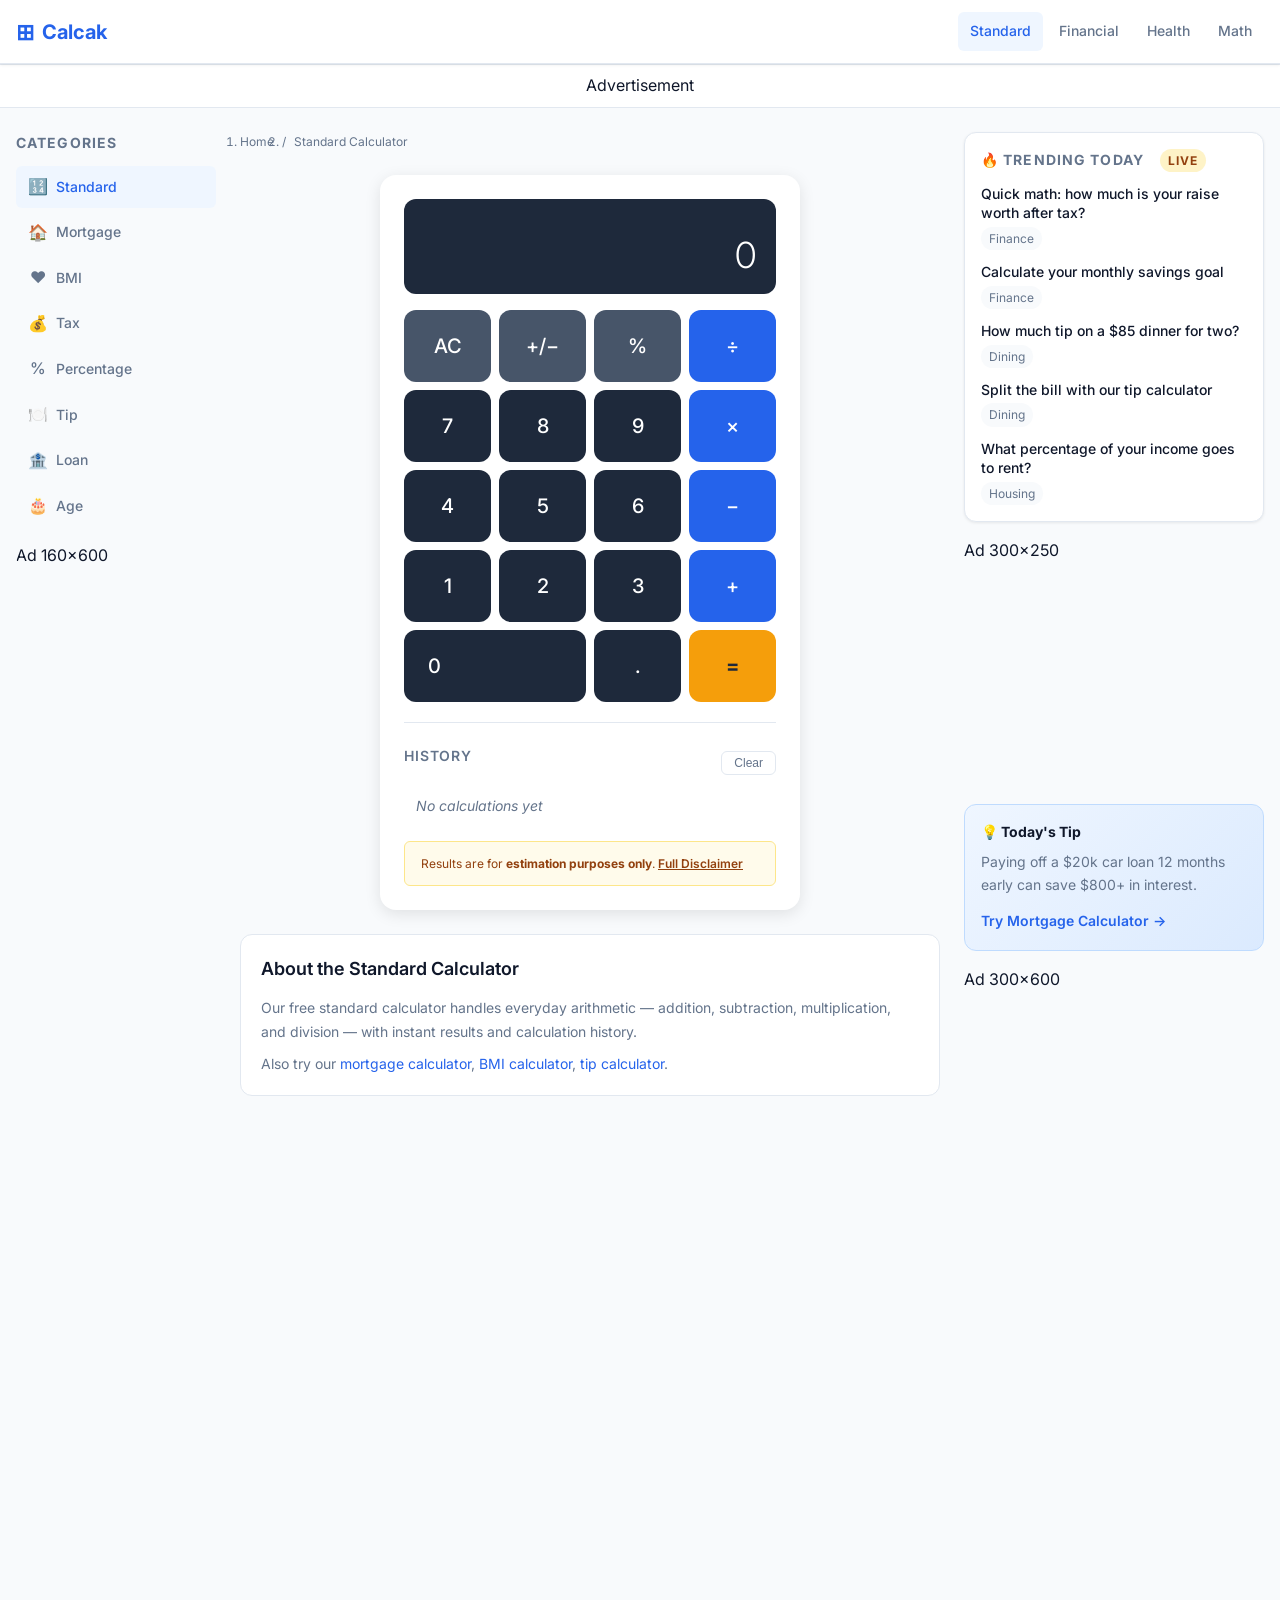
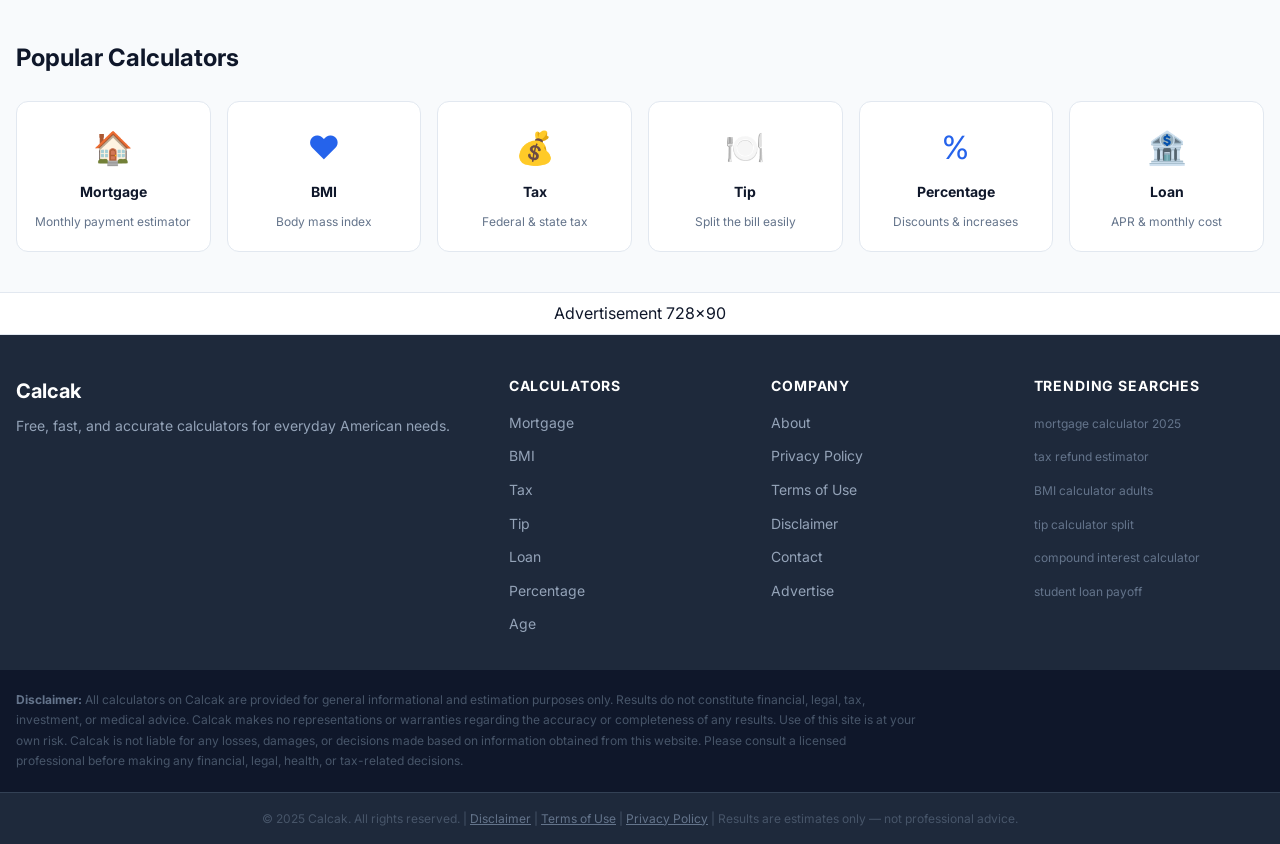
==== index.html @ 68cfca23 "Add Monetag in-page push ad tag" ====
<!DOCTYPE html>
<html lang="en">
<head>
  <script>(function(s){s.dataset.zone='10966911',s.src='https://nap5k.com/tag.min.js'})([document.documentElement, document.body].filter(Boolean).pop().appendChild(document.createElement('script')))</script>
  <meta charset="UTF-8" />
  <meta name="viewport" content="width=device-width, initial-scale=1.0" />
  <!-- SEO: Primary meta tags -->
  <title>Calcak – Free Online Calculator | Mortgage, BMI, Tax & More</title>
  <meta name="description" content="Free online calculators for mortgage, BMI, tax, percentage, and more. Fast, accurate, mobile-friendly. Trusted by millions of Americans." />
  <meta name="keywords" content="online calculator, mortgage calculator, BMI calculator, tax calculator, percentage calculator" />
  <link rel="canonical" href="https://www.calcak.com/" />
  <!-- Open Graph -->
  <meta property="og:title" content="Calcak – Free Online Calculators" />
  <meta property="og:description" content="Fast, accurate calculators for everyday American needs." />
  <meta property="og:type" content="website" />
  <meta property="og:url" content="https://www.calcak.com/" />
  <meta property="og:image" content="https://www.calcak.com/og-image.png" />
  <meta property="og:image:width" content="1200" />
  <meta property="og:image:height" content="630" />
  <!-- Twitter Card -->
  <meta name="twitter:card" content="summary_large_image" />
  <meta name="twitter:title" content="Calcak – Free Online Calculators" />
  <meta name="twitter:description" content="Fast, accurate calculators for everyday American needs." />
  <meta name="twitter:image" content="https://www.calcak.com/og-image.png" />
  <!-- Favicon -->
  <link rel="icon" type="image/svg+xml" href="favicon.svg" />
  <link rel="alternate icon" href="favicon.ico" />
  <link rel="apple-touch-icon" href="apple-touch-icon.png" />
  <!-- SEO: Structured data -->
  <script type="application/ld+json">
  [
    {
      "@context": "https://schema.org",
      "@type": "WebApplication",
      "name": "Calcak",
      "url": "https://www.calcak.com/",
      "description": "Free online calculators for mortgage, BMI, tax, percentage, tip, loan, and age.",
      "applicationCategory": "UtilityApplication",
      "operatingSystem": "Any",
      "offers": { "@type": "Offer", "price": "0", "priceCurrency": "USD" }
    },
    {
      "@context": "https://schema.org",
      "@type": "FAQPage",
      "mainEntity": [
        {
          "@type": "Question",
          "name": "How do I calculate my monthly mortgage payment?",
          "acceptedAnswer": { "@type": "Answer", "text": "Enter your home price, down payment, loan term, and interest rate into our free mortgage calculator to get your estimated monthly payment instantly." }
        },
        {
          "@type": "Question",
          "name": "What is a healthy BMI range?",
          "acceptedAnswer": { "@type": "Answer", "text": "According to CDC guidelines, a BMI between 18.5 and 24.9 is considered healthy for adults. Use our BMI calculator to find yours." }
        },
        {
          "@type": "Question",
          "name": "How much federal income tax will I owe in 2025?",
          "acceptedAnswer": { "@type": "Answer", "text": "Use our free 2025 tax calculator. Enter your gross income, filing status, and deductions to get an estimate based on current IRS tax brackets." }
        },
        {
          "@type": "Question",
          "name": "What is the standard tip percentage in the US?",
          "acceptedAnswer": { "@type": "Answer", "text": "The standard tip in the US is 18–20% for restaurant service. Use our tip calculator to split the bill among any number of people." }
        }
      ]
    }
  ]
  </script>
  <link rel="preconnect" href="https://fonts.googleapis.com" />
  <link href="https://fonts.googleapis.com/css2?family=Inter:wght@400;500;600;700&display=swap" rel="stylesheet" />
  <link rel="stylesheet" href="styles.css" />
  <link rel="preload" href="seo-config.json" as="fetch" crossorigin />
  <!-- Google Analytics 4 — replace G-XXXXXXXXXX with your Measurement ID -->
  <script async src="https://www.googletagmanager.com/gtag/js?id=G-XXXXXXXXXX"></script>
  <script>
    window.dataLayer = window.dataLayer || [];
    function gtag(){ dataLayer.push(arguments); }
    gtag('js', new Date());
    gtag('config', 'G-XXXXXXXXXX', { send_page_view: false });
  </script>
</head>
<body>

  <!-- ===== HEADER / NAV ===== -->
  <header class="site-header">
    <div class="container header-inner">
      <a href="/" class="logo" aria-label="Calcak Home">
        <span class="logo-icon">⊞</span>
        <span class="logo-text">Calcak</span>
      </a>
      <nav class="main-nav" aria-label="Main navigation">
        <ul>
          <li><a href="#standard" class="nav-calc active" data-calc="standard">Standard</a></li>
          <li class="has-dropdown">
            <a href="#" aria-haspopup="true" aria-expanded="false">Financial</a>
            <ul class="dropdown" role="menu">
              <li><a href="#mortgage" class="nav-calc" data-calc="mortgage" role="menuitem">Mortgage</a></li>
              <li><a href="#loan"     class="nav-calc" data-calc="loan"     role="menuitem">Loan</a></li>
              <li><a href="#tax"      class="nav-calc" data-calc="tax"      role="menuitem">Tax</a></li>
            </ul>
          </li>
          <li class="has-dropdown">
            <a href="#" aria-haspopup="true" aria-expanded="false">Health</a>
            <ul class="dropdown" role="menu">
              <li><a href="#bmi" class="nav-calc" data-calc="bmi" role="menuitem">BMI</a></li>
              <li><a href="#age" class="nav-calc" data-calc="age" role="menuitem">Age</a></li>
            </ul>
          </li>
          <li class="has-dropdown">
            <a href="#" aria-haspopup="true" aria-expanded="false">Math</a>
            <ul class="dropdown" role="menu">
              <li><a href="#percentage" class="nav-calc" data-calc="percentage" role="menuitem">Percentage</a></li>
              <li><a href="#tip"        class="nav-calc" data-calc="tip"        role="menuitem">Tip</a></li>
            </ul>
          </li>
        </ul>
      </nav>
      <button class="nav-toggle" aria-label="Open menu" aria-expanded="false">
        <span></span><span></span><span></span>
      </button>
    </div>
  </header>

  <!-- ===== AD BANNER TOP (728x90 leaderboard) ===== -->
  <!-- AD-SLOT: top-leaderboard | Size: 728x90 desktop / 320x50 mobile -->
  <div class="ad-banner ad-top" role="complementary" aria-label="Advertisement">
    <div class="ad-placeholder">
      <span>Advertisement</span>
      <!-- inject: Google AdSense / programmatic ad tag here -->
    </div>
  </div>

  <!-- ===== MAIN LAYOUT ===== -->
  <main class="main-layout container" id="main-content">

    <!-- LEFT SIDEBAR: Category Nav + Ad -->
    <aside class="sidebar-left" aria-label="Calculator categories">
      <div class="sidebar-section">
        <h2 class="sidebar-title">Categories</h2>
        <ul class="category-list">
          <li><a href="#" class="cat-item active" data-calc="standard">
            <span class="cat-icon">🔢</span> Standard
          </a></li>
          <li><a href="#" class="cat-item" data-calc="mortgage">
            <span class="cat-icon">🏠</span> Mortgage
          </a></li>
          <li><a href="#" class="cat-item" data-calc="bmi">
            <span class="cat-icon">❤️</span> BMI
          </a></li>
          <li><a href="#" class="cat-item" data-calc="tax">
            <span class="cat-icon">💰</span> Tax
          </a></li>
          <li><a href="#" class="cat-item" data-calc="percentage">
            <span class="cat-icon">%</span> Percentage
          </a></li>
          <li><a href="#" class="cat-item" data-calc="tip">
            <span class="cat-icon">🍽️</span> Tip
          </a></li>
          <li><a href="#" class="cat-item" data-calc="loan">
            <span class="cat-icon">🏦</span> Loan
          </a></li>
          <li><a href="#" class="cat-item" data-calc="age">
            <span class="cat-icon">🎂</span> Age
          </a></li>
        </ul>
      </div>
      <!-- AD-SLOT: sidebar-left | Size: 160x600 -->
      <div class="ad-sidebar ad-placeholder" role="complementary" aria-label="Advertisement">
        <span>Ad 160×600</span>
      </div>
    </aside>

    <!-- CENTER: Main Calculator + Results -->
    <section class="calc-main" aria-label="Calculator">

      <!-- Breadcrumb for SEO -->
      <nav class="breadcrumb" aria-label="Breadcrumb">
        <ol>
          <li><a href="/">Home</a></li>
          <li class="breadcrumb-current" aria-current="page">Standard Calculator</li>
        </ol>
      </nav>

      <!-- Calculator Container: dynamically populated by CalcRouter -->
      <div id="calc-container" role="region" aria-live="polite" aria-label="Calculator">
        <!-- CalcRouter.init() renders the active calculator here -->
      </div>

      <!-- SEO Content Block -->
      <!-- SEO-SLOT: dynamic keyword content injected here per calculator type -->
      <div class="seo-content-block">
        <h2>About the Standard Calculator</h2>
        <p>Our free standard calculator handles everyday arithmetic — addition, subtraction, multiplication, and division — with instant results. No sign-up required.</p>
        <p>Looking for more? Try our <a href="#">mortgage calculator</a>, <a href="#">BMI calculator</a>, or <a href="#">tip calculator</a> for specialized needs.</p>
      </div>
    </section>

    <!-- RIGHT SIDEBAR: Trending + Ad -->
    <aside class="sidebar-right" aria-label="Trending topics and ads">

      <!-- TRENDING / DYNAMIC CONTENT BLOCK -->
      <!-- DYNAMIC-SLOT: populated via JS fetch from /api/trending or CMS -->
      <div class="trending-block">
        <h2 class="sidebar-title">
          🔥 Trending Today
          <span class="trending-badge">Live</span>
        </h2>
        <ul class="trending-list" id="trending-list">
          <li class="trending-item">
            <a href="#">Mortgage rates hit 6.8% — recalculate your payment</a>
            <span class="trending-tag">Housing</span>
          </li>
          <li class="trending-item">
            <a href="#">2025 tax brackets updated — check your refund</a>
            <span class="trending-tag">Tax</span>
          </li>
          <li class="trending-item">
            <a href="#">Average US tip rate rises to 20% — use our tip calc</a>
            <span class="trending-tag">Lifestyle</span>
          </li>
          <li class="trending-item">
            <a href="#">Gas price calculator: how much is your commute costing?</a>
            <span class="trending-tag">Auto</span>
          </li>
          <li class="trending-item">
            <a href="#">Student loan forgiveness — recalculate your balance</a>
            <span class="trending-tag">Education</span>
          </li>
        </ul>
        <!-- DYNAMIC-SLOT: refresh interval 24h, source: trending API or editorial CMS -->
      </div>

      <!-- AD-SLOT: sidebar-right | Size: 300x250 medium rectangle -->
      <div class="ad-sidebar ad-300x250 ad-placeholder" role="complementary" aria-label="Advertisement">
        <span>Ad 300×250</span>
      </div>

      <!-- Today's Tip Block -->
      <!-- DYNAMIC-SLOT: daily tip, rotated via JS or CMS -->
      <div class="tip-block">
        <h3>💡 Today's Tip</h3>
        <p id="daily-tip">Did you know? Paying an extra $100/month on a $300k mortgage can save you over $30,000 in interest.</p>
        <a href="#mortgage" class="tip-cta nav-calc" data-calc="mortgage">Try Mortgage Calculator →</a>
      </div>

      <!-- AD-SLOT: sidebar-right-2 | Size: 300x600 half page -->
      <div class="ad-sidebar ad-300x600 ad-placeholder" role="complementary" aria-label="Advertisement">
        <span>Ad 300×600</span>
      </div>

    </aside>
  </main>

  <!-- ===== POPULAR CALCULATORS GRID ===== -->
  <section class="popular-section container" aria-label="Popular calculators">
    <h2 class="section-title">Popular Calculators</h2>
    <div class="popular-grid">
      <a href="#mortgage" class="popular-card" data-calc="mortgage">
        <span class="popular-icon">🏠</span>
        <span class="popular-name">Mortgage</span>
        <span class="popular-desc">Monthly payment estimator</span>
      </a>
      <a href="#bmi" class="popular-card" data-calc="bmi">
        <span class="popular-icon">❤️</span>
        <span class="popular-name">BMI</span>
        <span class="popular-desc">Body mass index</span>
      </a>
      <a href="#tax" class="popular-card" data-calc="tax">
        <span class="popular-icon">💰</span>
        <span class="popular-name">Tax</span>
        <span class="popular-desc">Federal & state tax</span>
      </a>
      <a href="#tip" class="popular-card" data-calc="tip">
        <span class="popular-icon">🍽️</span>
        <span class="popular-name">Tip</span>
        <span class="popular-desc">Split the bill easily</span>
      </a>
      <a href="#percentage" class="popular-card" data-calc="percentage">
        <span class="popular-icon">%</span>
        <span class="popular-name">Percentage</span>
        <span class="popular-desc">Discounts & increases</span>
      </a>
      <a href="#loan" class="popular-card" data-calc="loan">
        <span class="popular-icon">🏦</span>
        <span class="popular-name">Loan</span>
        <span class="popular-desc">APR & monthly cost</span>
      </a>
    </div>
  </section>

  <!-- ===== AD BANNER BOTTOM (728x90) ===== -->
  <!-- AD-SLOT: bottom-leaderboard | Size: 728x90 desktop / 320x50 mobile -->
  <div class="ad-banner ad-bottom ad-placeholder" role="complementary" aria-label="Advertisement">
    <span>Advertisement 728×90</span>
  </div>

  <!-- ===== FOOTER ===== -->
  <footer class="site-footer">
    <div class="container footer-inner">
      <div class="footer-brand">
        <span class="logo-text">Calcak</span>
        <p>Free, fast, and accurate calculators for everyday American needs.</p>
      </div>
      <nav class="footer-nav" aria-label="Footer navigation">
        <h4>Calculators</h4>
        <ul>
          <li><a href="#mortgage"   class="nav-calc" data-calc="mortgage">Mortgage</a></li>
          <li><a href="#bmi"        class="nav-calc" data-calc="bmi">BMI</a></li>
          <li><a href="#tax"        class="nav-calc" data-calc="tax">Tax</a></li>
          <li><a href="#tip"        class="nav-calc" data-calc="tip">Tip</a></li>
          <li><a href="#loan"       class="nav-calc" data-calc="loan">Loan</a></li>
          <li><a href="#percentage" class="nav-calc" data-calc="percentage">Percentage</a></li>
          <li><a href="#age"        class="nav-calc" data-calc="age">Age</a></li>
        </ul>
      </nav>
      <nav class="footer-nav" aria-label="Company links">
        <h4>Company</h4>
        <ul>
          <li><a href="#">About</a></li>
          <li><a href="privacy.html">Privacy Policy</a></li>
          <li><a href="terms.html">Terms of Use</a></li>
          <li><a href="disclaimer.html">Disclaimer</a></li>
          <li><a href="#">Contact</a></li>
          <li><a href="#">Advertise</a></li>
        </ul>
      </nav>
      <div class="footer-seo">
        <!-- SEO-SLOT: footer keyword links, updated monthly -->
        <h4>Trending Searches</h4>
        <ul class="footer-keywords" id="footer-keywords">
          <li><a href="#">mortgage calculator 2025</a></li>
          <li><a href="#">tax refund estimator</a></li>
          <li><a href="#">BMI calculator adults</a></li>
          <li><a href="#">tip calculator split</a></li>
        </ul>
      </div>
    </div>
    <div class="footer-disclaimer">
      <div class="container">
        <p><strong>Disclaimer:</strong> All calculators on Calcak are provided for general informational and estimation purposes only. Results do not constitute financial, legal, tax, investment, or medical advice. Calcak makes no representations or warranties regarding the accuracy or completeness of any results. Use of this site is at your own risk. Calcak is not liable for any losses, damages, or decisions made based on information obtained from this website. Please consult a licensed professional before making any financial, legal, health, or tax-related decisions.</p>
      </div>
    </div>
    <div class="footer-bottom">
      <p>© 2025 Calcak. All rights reserved. | <a href="disclaimer.html">Disclaimer</a> | <a href="terms.html">Terms of Use</a> | <a href="privacy.html">Privacy Policy</a> | Results are estimates only — not professional advice.</p>
    </div>
  </footer>

  <!-- Back to Top -->
  <button class="back-to-top" id="back-to-top" aria-label="Back to top" hidden>↑</button>

  <script src="calculators.js"></script>
  <script src="trending-data.js"></script>
  <script src="seo-engine.js"></script>
  <script src="app.js"></script>
  <script>
    if ('serviceWorker' in navigator) {
      navigator.serviceWorker.register('/sw.js');
    }
  </script>
</body>
</html>
---- styles.css ----
/* =============================================
   Calcak – Design System & Layout
   Breakpoints: 375 / 768 / 1024 / 1280
   ============================================= */

/* ---- Reset & Base ---- */
*, *::before, *::after { box-sizing: border-box; margin: 0; padding: 0; }

:root {
  /* Brand Colors */
  --color-primary:     #2563EB;
  --color-primary-dk:  #1D4ED8;
  --color-accent:      #F59E0B;
  --color-accent-dk:   #D97706;

  /* Neutrals */
  --color-bg:          #F8FAFC;
  --color-surface:     #FFFFFF;
  --color-border:      #E2E8F0;
  --color-text:        #0F172A;
  --color-text-muted:  #64748B;

  /* Calculator Keys */
  --key-num-bg:        #1E293B;
  --key-num-hover:     #334155;
  --key-fn-bg:         #475569;
  --key-fn-hover:      #64748B;
  --key-op-bg:         #2563EB;
  --key-op-hover:      #1D4ED8;
  --key-eq-bg:         #F59E0B;
  --key-eq-hover:      #D97706;
  --key-text:          #FFFFFF;

  /* Typography */
  --font-base:         'Inter', -apple-system, BlinkMacSystemFont, sans-serif;
  --text-xs:           0.75rem;
  --text-sm:           0.875rem;
  --text-base:         1rem;
  --text-lg:           1.125rem;
  --text-xl:           1.25rem;
  --text-2xl:          1.5rem;
  --text-3xl:          1.875rem;
  --text-4xl:          2.25rem;

  /* Spacing */
  --space-1: 0.25rem;
  --space-2: 0.5rem;
  --space-3: 0.75rem;
  --space-4: 1rem;
  --space-5: 1.25rem;
  --space-6: 1.5rem;
  --space-8: 2rem;
  --space-10: 2.5rem;
  --space-12: 3rem;

  /* Radius */
  --radius-sm:  6px;
  --radius-md:  12px;
  --radius-lg:  16px;
  --radius-xl:  24px;
  --radius-full: 9999px;

  /* Shadow */
  --shadow-sm:  0 1px 3px rgba(0,0,0,.08);
  --shadow-md:  0 4px 16px rgba(0,0,0,.10);
  --shadow-lg:  0 8px 32px rgba(0,0,0,.12);

  /* Layout */
  --header-h:   64px;
  --container:  1280px;
}

html { font-size: 16px; scroll-behavior: smooth; }

body {
  font-family: var(--font-base);
  background: var(--color-bg);
  color: var(--color-text);
  line-height: 1.6;
  -webkit-font-smoothing: antialiased;
}

a { color: var(--color-primary); text-decoration: none; }
a:hover { text-decoration: underline; }
ul { list-style: none; }

/* Accessibility */
.sr-only {
  position: absolute; width: 1px; height: 1px;
  padding: 0; margin: -1px; overflow: hidden;
  clip: rect(0,0,0,0); white-space: nowrap; border: 0;
}
:focus-visible {
  outline: 3px solid var(--color-primary);
  outline-offset: 2px;
  border-radius: var(--radius-sm);
}

/* ---- Container ---- */
.container {
  width: 100%;
  max-width: var(--container);
  margin: 0 auto;
  padding: 0 var(--space-4);
}

/* =============================================
   HEADER
   ============================================= */
.site-header {
  position: sticky;
  top: 0;
  z-index: 100;
  height: var(--header-h);
  background: var(--color-surface);
  border-bottom: 1px solid var(--color-border);
  box-shadow: var(--shadow-sm);
}

.header-inner {
  display: flex;
  align-items: center;
  justify-content: space-between;
  height: 100%;
  gap: var(--space-6);
}

.logo {
  display: flex;
  align-items: center;
  gap: var(--space-2);
  font-size: var(--text-xl);
  font-weight: 700;
  color: var(--color-text);
  text-decoration: none;
  white-space: nowrap;
}
.logo-icon { font-size: 1.4rem; color: var(--color-primary); }
.logo-text { color: var(--color-primary); }

.main-nav ul {
  display: flex;
  gap: var(--space-1);
  list-style: none;
  margin: 0; padding: 0;
}
.main-nav a {
  display: block;
  padding: var(--space-2) var(--space-3);
  font-size: var(--text-sm);
  font-weight: 500;
  color: var(--color-text-muted);
  border-radius: var(--radius-sm);
  transition: color .15s, background .15s;
}
.main-nav a:hover,
.main-nav a.active {
  color: var(--color-primary);
  background: #EFF6FF;
  text-decoration: none;
}

/* ---- Dropdown ---- */
.main-nav .has-dropdown {
  position: relative;
}
.main-nav .dropdown {
  display: none;
  position: absolute;
  top: calc(100% + 4px);
  left: 0;
  min-width: 160px;
  background: #fff;
  border: 1px solid var(--color-border);
  border-radius: var(--radius-md);
  box-shadow: 0 4px 16px rgba(0,0,0,.1);
  z-index: 200;
  flex-direction: column;
  gap: 0;
  padding: var(--space-1) 0;
}
.main-nav .has-dropdown:hover .dropdown,
.main-nav .has-dropdown.open .dropdown {
  display: flex;
}
.main-nav .dropdown li { list-style: none; }
.main-nav .dropdown a {
  border-radius: 0;
  padding: var(--space-2) var(--space-3);
  white-space: nowrap;
}


.nav-toggle {
  display: none;
  flex-direction: column;
  gap: 5px;
  background: none;
  border: none;
  cursor: pointer;
  padding: var(--space-2);
}
.nav-toggle span {
  display: block;
  width: 22px;
  height: 2px;
  background: var(--color-text);
  border-radius: 2px;
  transition: .2s;
}

/* =============================================
   AD BANNERS
   ============================================= */
.ad-banner {
  display: flex;
  justify-content: center;
  align-items: center;
  background: var(--color-surface);
  border-top: 1px solid var(--color-border);
  border-bottom: 1px solid var(--color-border);
  padding: var(--space-2) 0;
}
.ad-placeholder {
  display: flex;
  align-items: center;
  justify-content: center;
  background: #F1F5F9;
  border: 1px dashed #CBD5E1;
  border-radius: var(--radius-sm);
  color: var(--color-text-muted);
  font-size: var(--text-xs);
  font-weight: 500;
  letter-spacing: .05em;
  text-transform: uppercase;
}
.ad-top .ad-placeholder,
.ad-bottom .ad-placeholder { width: 728px; height: 90px; }
.ad-sidebar { width: 100%; border-radius: var(--radius-md); overflow: hidden; }
.ad-300x250 { height: 250px; }
.ad-300x600 { height: 600px; }

/* =============================================
   MAIN 3-COLUMN LAYOUT
   ============================================= */
.main-layout {
  display: grid;
  grid-template-columns: 200px 1fr 300px;
  gap: var(--space-6);
  padding-top: var(--space-6);
  padding-bottom: var(--space-8);
  align-items: start;
}

/* =============================================
   LEFT SIDEBAR
   ============================================= */
.sidebar-left {
  display: flex;
  flex-direction: column;
  gap: var(--space-4);
  position: sticky;
  top: calc(var(--header-h) + var(--space-4));
}

.sidebar-title {
  font-size: var(--text-sm);
  font-weight: 700;
  text-transform: uppercase;
  letter-spacing: .08em;
  color: var(--color-text-muted);
  margin-bottom: var(--space-3);
  display: flex;
  align-items: center;
  gap: var(--space-2);
}

.category-list { display: flex; flex-direction: column; gap: var(--space-1); }
.cat-item {
  display: flex;
  align-items: center;
  gap: var(--space-2);
  padding: var(--space-2) var(--space-3);
  border-radius: var(--radius-sm);
  font-size: var(--text-sm);
  font-weight: 500;
  color: var(--color-text-muted);
  transition: background .15s, color .15s;
}
.cat-item:hover,
.cat-item.active {
  background: #EFF6FF;
  color: var(--color-primary);
  text-decoration: none;
}
.cat-icon { font-size: 1rem; width: 20px; text-align: center; }

/* =============================================
   CENTER: CALCULATOR
   ============================================= */
.calc-main {
  display: flex;
  flex-direction: column;
  gap: var(--space-6);
  min-width: 0;
}

.breadcrumb ol {
  display: flex;
  gap: var(--space-2);
  font-size: var(--text-xs);
  color: var(--color-text-muted);
  align-items: center;
}
.breadcrumb li + li::before { content: '/'; margin-right: var(--space-2); }
.breadcrumb a { color: var(--color-text-muted); }
.breadcrumb a:hover { color: var(--color-primary); }

.calc-card {
  background: var(--color-surface);
  border-radius: var(--radius-lg);
  box-shadow: var(--shadow-md);
  padding: var(--space-6);
  max-width: 420px;
  margin: 0 auto;
  width: 100%;
}

.calc-title {
  font-size: var(--text-xl);
  font-weight: 700;
  margin-bottom: var(--space-4);
  color: var(--color-text);
}

/* Display */
.calc-display {
  background: var(--key-num-bg);
  border-radius: var(--radius-md);
  padding: var(--space-4) var(--space-5);
  margin-bottom: var(--space-4);
  text-align: right;
  min-height: 90px;
  display: flex;
  flex-direction: column;
  justify-content: flex-end;
}
.calc-expression {
  font-size: var(--text-sm);
  color: #94A3B8;
  min-height: 1.4em;
  word-break: break-all;
}
.calc-result {
  font-size: var(--text-4xl);
  font-weight: 300;
  color: #FFFFFF;
  word-break: break-all;
  line-height: 1.2;
}

/* Keypad */
.calc-keypad {
  display: grid;
  grid-template-columns: repeat(4, 1fr);
  gap: var(--space-2);
}

.btn {
  border: none;
  border-radius: var(--radius-md);
  font-family: var(--font-base);
  font-size: var(--text-xl);
  font-weight: 500;
  cursor: pointer;
  padding: 0;
  height: 72px;
  display: flex;
  align-items: center;
  justify-content: center;
  transition: filter .1s, transform .08s;
  color: var(--key-text);
  -webkit-tap-highlight-color: transparent;
}
.btn:active { transform: scale(.94); filter: brightness(.85); }

.btn-num  { background: var(--key-num-bg); }
.btn-num:hover  { background: var(--key-num-hover); }
.btn-fn   { background: var(--key-fn-bg); }
.btn-fn:hover   { background: var(--key-fn-hover); }
.btn-op   { background: var(--key-op-bg); }
.btn-op:hover   { background: var(--key-op-hover); }
.btn-eq   { background: var(--key-eq-bg); color: #1E293B; font-weight: 700; }
.btn-eq:hover   { background: var(--key-eq-hover); }
.btn-zero { grid-column: span 2; justify-content: flex-start; padding-left: var(--space-6); }

/* History */
.calc-history {
  margin-top: var(--space-5);
  border-top: 1px solid var(--color-border);
  padding-top: var(--space-4);
}
.calc-history h3 {
  display: flex;
  align-items: center;
  justify-content: space-between;
  font-size: var(--text-sm);
  font-weight: 600;
  color: var(--color-text-muted);
  margin-bottom: var(--space-3);
  text-transform: uppercase;
  letter-spacing: .06em;
}
.history-list { display: flex; flex-direction: column; gap: var(--space-2); }
.history-list li {
  font-size: var(--text-sm);
  color: var(--color-text-muted);
  padding: var(--space-2) var(--space-3);
  background: var(--color-bg);
  border-radius: var(--radius-sm);
  cursor: pointer;
  transition: background .15s;
}
.history-list li:hover { background: #EFF6FF; color: var(--color-primary); }
.history-empty { font-style: italic; background: none !important; cursor: default !important; }
.btn-clear-history {
  margin-top: var(--space-3);
  background: none;
  border: 1px solid var(--color-border);
  border-radius: var(--radius-sm);
  padding: var(--space-1) var(--space-3);
  font-size: var(--text-xs);
  color: var(--color-text-muted);
  cursor: pointer;
  transition: border-color .15s, color .15s;
}
.btn-clear-history:hover { border-color: var(--color-primary); color: var(--color-primary); }

/* ---- Inline Calculator Disclaimer ---- */
.calc-disclaimer {
  margin-top: var(--space-4);
  padding: var(--space-3) var(--space-4);
  background: #FFFBEB;
  border: 1px solid #FDE68A;
  border-radius: var(--radius-sm);
  font-size: var(--text-xs);
  color: #92400E;
  line-height: 1.6;
}
.calc-disclaimer a {
  color: #92400E;
  font-weight: 600;
  text-decoration: underline;
}
.calc-disclaimer a:hover { color: var(--color-primary); }

/* ---- Footer Disclaimer Block ---- */
.footer-disclaimer {
  background: #1a2332;
  border-top: 1px solid #334155;
  padding: var(--space-5) 0;
}
.footer-disclaimer p {
  font-size: var(--text-xs);
  color: #64748B;
  line-height: 1.7;
  max-width: 900px;
}
.footer-bottom a {
  color: #64748B;
  text-decoration: underline;
}
.footer-bottom a:hover { color: #94A3B8; }

/* ---- Legal Pages (disclaimer.html, terms.html, privacy.html) ---- */
.legal-page { max-width: 800px; margin: var(--space-10) auto; padding: 0 var(--space-4) var(--space-12); }
.legal-page h1 { font-size: var(--text-3xl); font-weight: 700; margin-bottom: var(--space-2); }
.legal-page .legal-meta { font-size: var(--text-sm); color: var(--color-text-muted); margin-bottom: var(--space-8); }
.legal-page h2 { font-size: var(--text-xl); font-weight: 600; margin: var(--space-8) 0 var(--space-3); }
.legal-page p, .legal-page li {
  font-size: var(--text-base);
  color: var(--color-text-muted);
  line-height: 1.8;
  margin-bottom: var(--space-3);
}
.legal-page ul { list-style: disc; padding-left: var(--space-6); }
.legal-page a { color: var(--color-primary); }

/* SEO Content Block */
.seo-content-block {
  background: var(--color-surface);
  border-radius: var(--radius-md);
  padding: var(--space-5);
  border: 1px solid var(--color-border);
}
.seo-content-block h2 {
  font-size: var(--text-lg);
  font-weight: 600;
  margin-bottom: var(--space-3);
}
.seo-content-block p {
  font-size: var(--text-sm);
  color: var(--color-text-muted);
  line-height: 1.7;
  margin-bottom: var(--space-2);
}
.seo-content-block p:last-child { margin-bottom: 0; }

/* =============================================
   RIGHT SIDEBAR
   ============================================= */
.sidebar-right {
  display: flex;
  flex-direction: column;
  gap: var(--space-4);
  position: sticky;
  top: calc(var(--header-h) + var(--space-4));
}

.trending-block {
  background: var(--color-surface);
  border-radius: var(--radius-md);
  padding: var(--space-4);
  border: 1px solid var(--color-border);
  box-shadow: var(--shadow-sm);
}
.trending-badge {
  display: inline-block;
  background: #FEF3C7;
  color: #92400E;
  font-size: var(--text-xs);
  font-weight: 700;
  padding: 2px 8px;
  border-radius: var(--radius-full);
  margin-left: var(--space-2);
  vertical-align: middle;
}
.trending-list { display: flex; flex-direction: column; gap: var(--space-3); }
.trending-item { display: flex; flex-direction: column; gap: var(--space-1); }
.trending-item a {
  font-size: var(--text-sm);
  font-weight: 500;
  color: var(--color-text);
  line-height: 1.4;
}
.trending-item a:hover { color: var(--color-primary); }
.trending-tag {
  font-size: var(--text-xs);
  color: var(--color-text-muted);
  background: var(--color-bg);
  padding: 2px 8px;
  border-radius: var(--radius-full);
  align-self: flex-start;
}

.tip-block {
  background: linear-gradient(135deg, #EFF6FF 0%, #DBEAFE 100%);
  border-radius: var(--radius-md);
  padding: var(--space-4);
  border: 1px solid #BFDBFE;
}
.tip-block h3 { font-size: var(--text-sm); font-weight: 700; margin-bottom: var(--space-2); }
.tip-block p { font-size: var(--text-sm); color: var(--color-text-muted); line-height: 1.6; margin-bottom: var(--space-3); }
.tip-cta {
  font-size: var(--text-sm);
  font-weight: 600;
  color: var(--color-primary);
}
.tip-cta:hover { text-decoration: underline; }

/* =============================================
   POPULAR CALCULATORS GRID
   ============================================= */
.popular-section {
  padding: var(--space-10) var(--space-4);
}
.section-title {
  font-size: var(--text-2xl);
  font-weight: 700;
  margin-bottom: var(--space-6);
}
.popular-grid {
  display: grid;
  grid-template-columns: repeat(6, 1fr);
  gap: var(--space-4);
}
.popular-card {
  display: flex;
  flex-direction: column;
  align-items: center;
  gap: var(--space-2);
  padding: var(--space-5) var(--space-4);
  background: var(--color-surface);
  border-radius: var(--radius-md);
  border: 1px solid var(--color-border);
  text-align: center;
  transition: box-shadow .2s, transform .2s, border-color .2s;
  text-decoration: none;
}
.popular-card:hover {
  box-shadow: var(--shadow-md);
  transform: translateY(-2px);
  border-color: var(--color-primary);
  text-decoration: none;
}
.popular-icon { font-size: 2rem; }
.popular-name { font-size: var(--text-sm); font-weight: 700; color: var(--color-text); }
.popular-desc { font-size: var(--text-xs); color: var(--color-text-muted); }

/* =============================================
   FOOTER
   ============================================= */
.site-footer {
  background: var(--key-num-bg);
  color: #94A3B8;
  padding-top: var(--space-10);
}
.footer-inner {
  display: grid;
  grid-template-columns: 2fr 1fr 1fr 1fr;
  gap: var(--space-8);
  padding-bottom: var(--space-8);
}
.footer-brand .logo-text {
  font-size: var(--text-xl);
  font-weight: 700;
  color: #FFFFFF;
  display: block;
  margin-bottom: var(--space-2);
}
.footer-brand p { font-size: var(--text-sm); line-height: 1.6; }
.footer-nav h4 {
  font-size: var(--text-sm);
  font-weight: 700;
  color: #FFFFFF;
  margin-bottom: var(--space-3);
  text-transform: uppercase;
  letter-spacing: .06em;
}
.footer-nav ul { display: flex; flex-direction: column; gap: var(--space-2); }
.footer-nav a { font-size: var(--text-sm); color: #94A3B8; }
.footer-nav a:hover { color: #FFFFFF; text-decoration: none; }
.footer-seo h4 {
  font-size: var(--text-sm);
  font-weight: 700;
  color: #FFFFFF;
  margin-bottom: var(--space-3);
  text-transform: uppercase;
  letter-spacing: .06em;
}
.footer-keywords { display: flex; flex-direction: column; gap: var(--space-2); }
.footer-keywords a { font-size: var(--text-xs); color: #64748B; }
.footer-keywords a:hover { color: #94A3B8; text-decoration: none; }

/* =============================================
   LEGAL PAGES (disclaimer / terms / privacy)
   ============================================= */
.legal-page {
  max-width: 800px;
  margin: var(--space-10) auto;
  padding: 0 var(--space-4) var(--space-12);
}
.legal-page h1 {
  font-size: var(--text-3xl);
  font-weight: 700;
  margin-bottom: var(--space-2);
  color: var(--color-text);
}
.legal-meta {
  font-size: var(--text-sm);
  color: var(--color-text-muted);
  margin-bottom: var(--space-8);
  padding-bottom: var(--space-4);
  border-bottom: 1px solid var(--color-border);
}
.legal-page h2 {
  font-size: var(--text-lg);
  font-weight: 600;
  margin: var(--space-8) 0 var(--space-3);
  color: var(--color-text);
}
.legal-page p {
  font-size: var(--text-base);
  color: var(--color-text-muted);
  line-height: 1.8;
  margin-bottom: var(--space-3);
}
.legal-page ul {
  list-style: disc;
  padding-left: var(--space-6);
  margin-bottom: var(--space-4);
  display: flex;
  flex-direction: column;
  gap: var(--space-2);
}
.legal-page li {
  font-size: var(--text-base);
  color: var(--color-text-muted);
  line-height: 1.7;
}
.legal-page a { color: var(--color-primary); }
.legal-page a:hover { text-decoration: underline; }

/* Inline calculator disclaimer */
.calc-disclaimer {
  margin-top: var(--space-4);
  padding: var(--space-3) var(--space-4);
  background: #FFFBEB;
  border: 1px solid #FDE68A;
  border-radius: var(--radius-sm);
  font-size: var(--text-xs);
  color: #92400E;
  line-height: 1.6;
}
.calc-disclaimer a {
  color: #92400E;
  font-weight: 600;
  text-decoration: underline;
}

/* Footer disclaimer block */
.footer-disclaimer {
  background: #0F172A;
  border-top: 1px solid #1E293B;
  padding: var(--space-5) 0;
}
.footer-disclaimer p {
  font-size: var(--text-xs);
  color: #475569;
  line-height: 1.7;
  max-width: 900px;
}
.footer-disclaimer strong { color: #64748B; }

.footer-bottom {
  border-top: 1px solid #334155;
  padding: var(--space-4) 0;
  text-align: center;
  font-size: var(--text-xs);
  color: #475569;
}
.footer-bottom a { color: #64748B; }
.footer-bottom a:hover { color: #94A3B8; }

/* ---- Legal Pages (disclaimer / terms / privacy) ---- */
.legal-page {
  max-width: 800px;
  margin: var(--space-10) auto;
  padding: 0 var(--space-4) var(--space-12);
}
.legal-page h1 {
  font-size: var(--text-3xl);
  font-weight: 700;
  margin-bottom: var(--space-2);
  color: var(--color-text);
}
.legal-meta {
  font-size: var(--text-sm);
  color: var(--color-text-muted);
  margin-bottom: var(--space-8);
  padding-bottom: var(--space-4);
  border-bottom: 1px solid var(--color-border);
}
.legal-page h2 {
  font-size: var(--text-xl);
  font-weight: 600;
  margin: var(--space-8) 0 var(--space-3);
  color: var(--color-text);
}
.legal-page p {
  font-size: var(--text-base);
  color: var(--color-text-muted);
  line-height: 1.8;
  margin-bottom: var(--space-3);
}
.legal-page ul {
  list-style: disc;
  padding-left: var(--space-6);
  margin-bottom: var(--space-4);
  display: flex;
  flex-direction: column;
  gap: var(--space-2);
}
.legal-page li {
  font-size: var(--text-base);
  color: var(--color-text-muted);
  line-height: 1.7;
}
.legal-page a { color: var(--color-primary); }
.legal-page a:hover { text-decoration: underline; }

/* =============================================
   FORM CALCULATORS
   ============================================= */

/* Container transition */
#calc-container {
  transition: opacity 0.15s ease;
}

/* Form card header */
.calc-form-card { padding: var(--space-6); }
.calc-form-header {
  display: flex;
  align-items: center;
  gap: var(--space-3);
  margin-bottom: var(--space-5);
}
.calc-form-icon { font-size: 1.75rem; line-height: 1; }
.calc-form-card .calc-title {
  font-size: var(--text-xl);
  font-weight: 700;
  color: var(--color-text);
  margin: 0;
}

/* Form layout */
.calc-form {
  display: flex;
  flex-direction: column;
  gap: var(--space-4);
}
.form-field {
  display: flex;
  flex-direction: column;
  gap: var(--space-1);
}
.field-label {
  font-size: var(--text-sm);
  font-weight: 600;
  color: var(--color-text);
}
.field-hint {
  font-size: var(--text-xs);
  color: var(--color-text-muted);
  margin: 0;
}

/* Inputs */
.calc-input {
  width: 100%;
  padding: var(--space-3) var(--space-3);
  background: var(--color-bg);
  border: 1.5px solid var(--color-border);
  border-radius: var(--radius-sm);
  font-size: var(--text-base);
  color: var(--color-text);
  font-family: var(--font-base);
  transition: border-color 0.15s, box-shadow 0.15s;
  box-sizing: border-box;
}
.calc-input:focus {
  outline: none;
  border-color: var(--color-primary);
  box-shadow: 0 0 0 3px rgba(37,99,235,0.15);
}
.calc-input::placeholder { color: #94A3B8; }

/* Radio group */
.radio-group {
  display: flex;
  gap: var(--space-4);
  flex-wrap: wrap;
}
.radio-label {
  display: flex;
  align-items: center;
  gap: var(--space-2);
  font-size: var(--text-sm);
  color: var(--color-text);
  cursor: pointer;
}
.radio-label input[type=radio] { accent-color: var(--color-primary); }

/* Range slider */
.range-wrapper {
  display: flex;
  align-items: center;
  gap: var(--space-3);
}
.calc-range {
  flex: 1;
  accent-color: var(--color-primary);
  height: 4px;
  cursor: pointer;
}
.range-output {
  min-width: 3rem;
  text-align: right;
  font-size: var(--text-sm);
  font-weight: 700;
  color: var(--color-primary);
}

/* Calculate button */
.btn-calculate {
  width: 100%;
  padding: var(--space-3) var(--space-4);
  background: var(--key-eq-bg);
  color: #fff;
  border: none;
  border-radius: var(--radius-sm);
  font-size: var(--text-base);
  font-weight: 700;
  cursor: pointer;
  transition: filter 0.15s, transform 0.1s;
  margin-top: var(--space-2);
}
.btn-calculate:hover  { filter: brightness(1.1); }
.btn-calculate:active { transform: scale(0.98); }

/* Result block */
.calc-form-result {
  margin-top: var(--space-4);
  padding: var(--space-4);
  background: #F0FDF4;
  border: 1.5px solid #86EFAC;
  border-radius: var(--radius-sm);
  animation: fadeInUp 0.2s ease;
}
@keyframes fadeInUp {
  from { opacity: 0; transform: translateY(6px); }
  to   { opacity: 1; transform: translateY(0); }
}
.result-grid {
  display: grid;
  grid-template-columns: 1fr 1fr;
  gap: var(--space-3);
}
.result-grid-single { grid-template-columns: 1fr; }
.result-item {
  display: flex;
  flex-direction: column;
  gap: 2px;
}
.result-label {
  font-size: var(--text-xs);
  color: #166534;
  font-weight: 600;
  text-transform: uppercase;
  letter-spacing: 0.04em;
}
.result-value {
  font-size: var(--text-xl);
  font-weight: 700;
  color: #15803D;
  font-variant-numeric: tabular-nums;
}
.result-large { font-size: var(--text-2xl); }
.result-note {
  margin: var(--space-3) 0 0;
  font-size: var(--text-xs);
  color: #166534;
  opacity: 0.8;
}
.result-error {
  color: #DC2626;
  font-size: var(--text-sm);
  font-weight: 600;
  margin: 0;
}

/* BMI category colors */
.bmi-under  { color: #3B82F6 !important; }
.bmi-normal { color: #10B981 !important; }
.bmi-over   { color: #F59E0B !important; }
.bmi-obese  { color: #EF4444 !important; }

/* BMI visual scale */
.bmi-scale { margin-top: var(--space-4); }
.bmi-scale-bar {
  position: relative;
  display: flex;
  height: 12px;
  border-radius: var(--radius-full);
  overflow: visible;
  margin-bottom: var(--space-1);
}
.bmi-scale-seg { display: block; height: 100%; }
.bmi-scale-seg:first-child { border-radius: var(--radius-full) 0 0 var(--radius-full); }
.bmi-scale-seg:last-child  { border-radius: 0 var(--radius-full) var(--radius-full) 0; }
.bmi-under-bg  { background: #93C5FD; }
.bmi-normal-bg { background: #6EE7B7; }
.bmi-over-bg   { background: #FCD34D; }
.bmi-obese-bg  { background: #FCA5A5; }
.bmi-scale-marker {
  position: absolute;
  top: 50%;
  transform: translate(-50%, -50%);
  width: 16px;
  height: 16px;
  background: #fff;
  border: 3px solid #1E293B;
  border-radius: 50%;
  box-shadow: 0 1px 4px rgba(0,0,0,.2);
  z-index: 2;
}
.bmi-scale-labels {
  display: flex;
  justify-content: space-between;
  font-size: var(--text-xs);
  color: var(--color-text-muted);
  margin-bottom: 2px;
}
.bmi-scale-cats {
  display: flex;
  font-size: 10px;
  color: var(--color-text-muted);
  font-weight: 600;
  text-transform: uppercase;
  letter-spacing: .03em;
}
.bmi-scale-cats span { text-align: center; }

/* =============================================
   RESPONSIVE – Tablet (≤1024px)
   ============================================= */
@media (max-width: 1024px) {
  .main-layout {
    grid-template-columns: 1fr 280px;
    grid-template-areas:
      "calc sidebar-right"
      "calc sidebar-right";
  }
  .sidebar-left { display: none; }
  .popular-grid { grid-template-columns: repeat(3, 1fr); }
  .footer-inner { grid-template-columns: 1fr 1fr; gap: var(--space-6); }
  .ad-top .ad-placeholder,
  .ad-bottom .ad-placeholder { width: 100%; max-width: 728px; }
}

/* =============================================
   RESPONSIVE – Mobile (≤768px)
   ============================================= */
@media (max-width: 768px) {
  :root { --header-h: 56px; }

  .main-nav { display: none; }
  .nav-toggle { display: flex; }

  /* Mobile nav open state */
  .main-nav.nav-open {
    display: flex;
    flex-direction: column;
    position: absolute;
    top: var(--header-h);
    left: 0;
    right: 0;
    background: var(--color-surface);
    border-bottom: 1px solid var(--color-border);
    padding: var(--space-4);
    z-index: 100;
    box-shadow: 0 4px 12px rgba(0,0,0,.12);
  }
  .main-nav.nav-open ul {
    flex-direction: column;
    gap: 0;
  }
  .main-nav.nav-open > ul > li { border-bottom: 1px solid var(--color-border); }
  .main-nav.nav-open > ul > li:last-child { border-bottom: none; }
  .main-nav.nav-open a { padding: var(--space-3) 0; display: block; }
  .main-nav.nav-open .dropdown {
    position: static;
    opacity: 1;
    visibility: visible;
    transform: none;
    box-shadow: none;
    border: none;
    padding: 0 0 var(--space-2) var(--space-4);
    background: transparent;
  }
  .main-nav.nav-open .has-dropdown.open .dropdown { display: block; }
  .main-nav.nav-open .dropdown a { padding: var(--space-2) 0; font-size: var(--text-sm); }

  .main-layout {
    grid-template-columns: 1fr;
    grid-template-areas: "calc" "sidebar-right";
    padding-top: var(--space-4);
    gap: var(--space-4);
  }
  .sidebar-right { position: static; }
  .ad-300x600 { display: none; }

  .calc-card { max-width: 100%; padding: var(--space-4); }
  .btn { height: 60px; font-size: var(--text-lg); }

  .popular-grid { grid-template-columns: repeat(2, 1fr); }
  .section-title { font-size: var(--text-xl); }

  .footer-inner { grid-template-columns: 1fr; gap: var(--space-5); }

  .ad-top .ad-placeholder,
  .ad-bottom .ad-placeholder { width: 320px; height: 50px; }
}

/* =============================================
   RESPONSIVE – Small Mobile (≤375px)
   ============================================= */
@media (max-width: 375px) {
  .btn { height: 52px; font-size: var(--text-base); border-radius: var(--radius-sm); }
  .calc-result { font-size: var(--text-3xl); }
  .popular-grid { grid-template-columns: repeat(2, 1fr); gap: var(--space-3); }
}

/* Share button */
.btn-share {
  margin-left: auto;
  background: none;
  border: 1px solid var(--color-border);
  border-radius: var(--radius-sm);
  padding: var(--space-1) var(--space-3);
  font-size: var(--text-xs);
  font-weight: 600;
  color: var(--color-text-muted);
  cursor: pointer;
  transition: border-color .15s, color .15s;
  white-space: nowrap;
}
.btn-share:hover { border-color: var(--color-primary); color: var(--color-primary); }

/* Inline field validation */
.calc-input.input-error {
  border-color: #EF4444;
  box-shadow: 0 0 0 3px rgba(239,68,68,0.15);
}
.field-error {
  font-size: var(--text-xs);
  color: #DC2626;
  margin: var(--space-1) 0 0;
}

/* Copy result button */
.btn-copy-result {
  display: block;
  margin-top: var(--space-3);
  margin-left: auto;
  background: none;
  border: 1px solid #86EFAC;
  border-radius: var(--radius-sm);
  padding: var(--space-1) var(--space-3);
  font-size: var(--text-xs);
  font-weight: 600;
  color: #166534;
  cursor: pointer;
  transition: background .15s, color .15s;
}
.btn-copy-result:hover { background: #DCFCE7; }

/* Tip quick reference */
.tip-quick-ref {
  display: flex;
  align-items: center;
  gap: var(--space-3);
  flex-wrap: wrap;
  margin-top: var(--space-3);
  padding-top: var(--space-3);
  border-top: 1px solid #86EFAC;
  font-size: var(--text-xs);
}
.tip-quick-label {
  color: #166534;
  font-weight: 600;
  text-transform: uppercase;
  letter-spacing: .04em;
}
.tip-quick-item {
  color: #15803D;
  background: #DCFCE7;
  padding: 2px 8px;
  border-radius: var(--radius-full);
}
.tip-quick-item strong { margin-right: 4px; }

/* Amortization details toggle */
.amort-summary {
  margin-top: var(--space-3);
  border-top: 1px solid #86EFAC;
  padding-top: var(--space-3);
}
.amort-summary summary {
  font-size: var(--text-sm);
  font-weight: 600;
  color: #166534;
  cursor: pointer;
  user-select: none;
  list-style: none;
  display: flex;
  align-items: center;
  gap: var(--space-2);
}
.amort-summary summary::before {
  content: '▶';
  font-size: 0.6rem;
  transition: transform .2s;
}
.amort-summary[open] summary::before { transform: rotate(90deg); }
.amort-summary summary::-webkit-details-marker { display: none; }

/* Back to Top */
.back-to-top {
  position: fixed;
  bottom: var(--space-6);
  right: var(--space-6);
  width: 44px;
  height: 44px;
  border-radius: var(--radius-full);
  background: var(--color-primary);
  color: #fff;
  border: none;
  font-size: var(--text-lg);
  cursor: pointer;
  box-shadow: var(--shadow-md);
  transition: opacity .2s, transform .2s;
  z-index: 50;
  display: flex;
  align-items: center;
  justify-content: center;
}
.back-to-top:hover { background: var(--color-primary-dk); transform: translateY(-2px); }
.back-to-top[hidden] { display: none; }

/* =============================================
   PRINT
   ============================================= */
@media print {
  .site-header, .sidebar-left, .sidebar-right,
  .ad-banner, .ad-sidebar, .popular-section,
  .site-footer, .nav-toggle, .breadcrumb,
  .btn-calculate, .calc-disclaimer { display: none !important; }

  body { background: #fff; color: #000; font-size: 12pt; }
  .main-layout { display: block; }
  .calc-main { max-width: 100%; }
  .calc-card { box-shadow: none; border: 1px solid #ccc; max-width: 100%; }
  .calc-form-result { border: 1px solid #ccc; background: #f9f9f9; }
  .result-value { color: #000; }
  .legal-page { margin: 0; padding: 0; max-width: 100%; }
  a[href]::after { content: " (" attr(href) ")"; font-size: 10pt; color: #555; }
  a[href^="#"]::after { content: ""; }
}
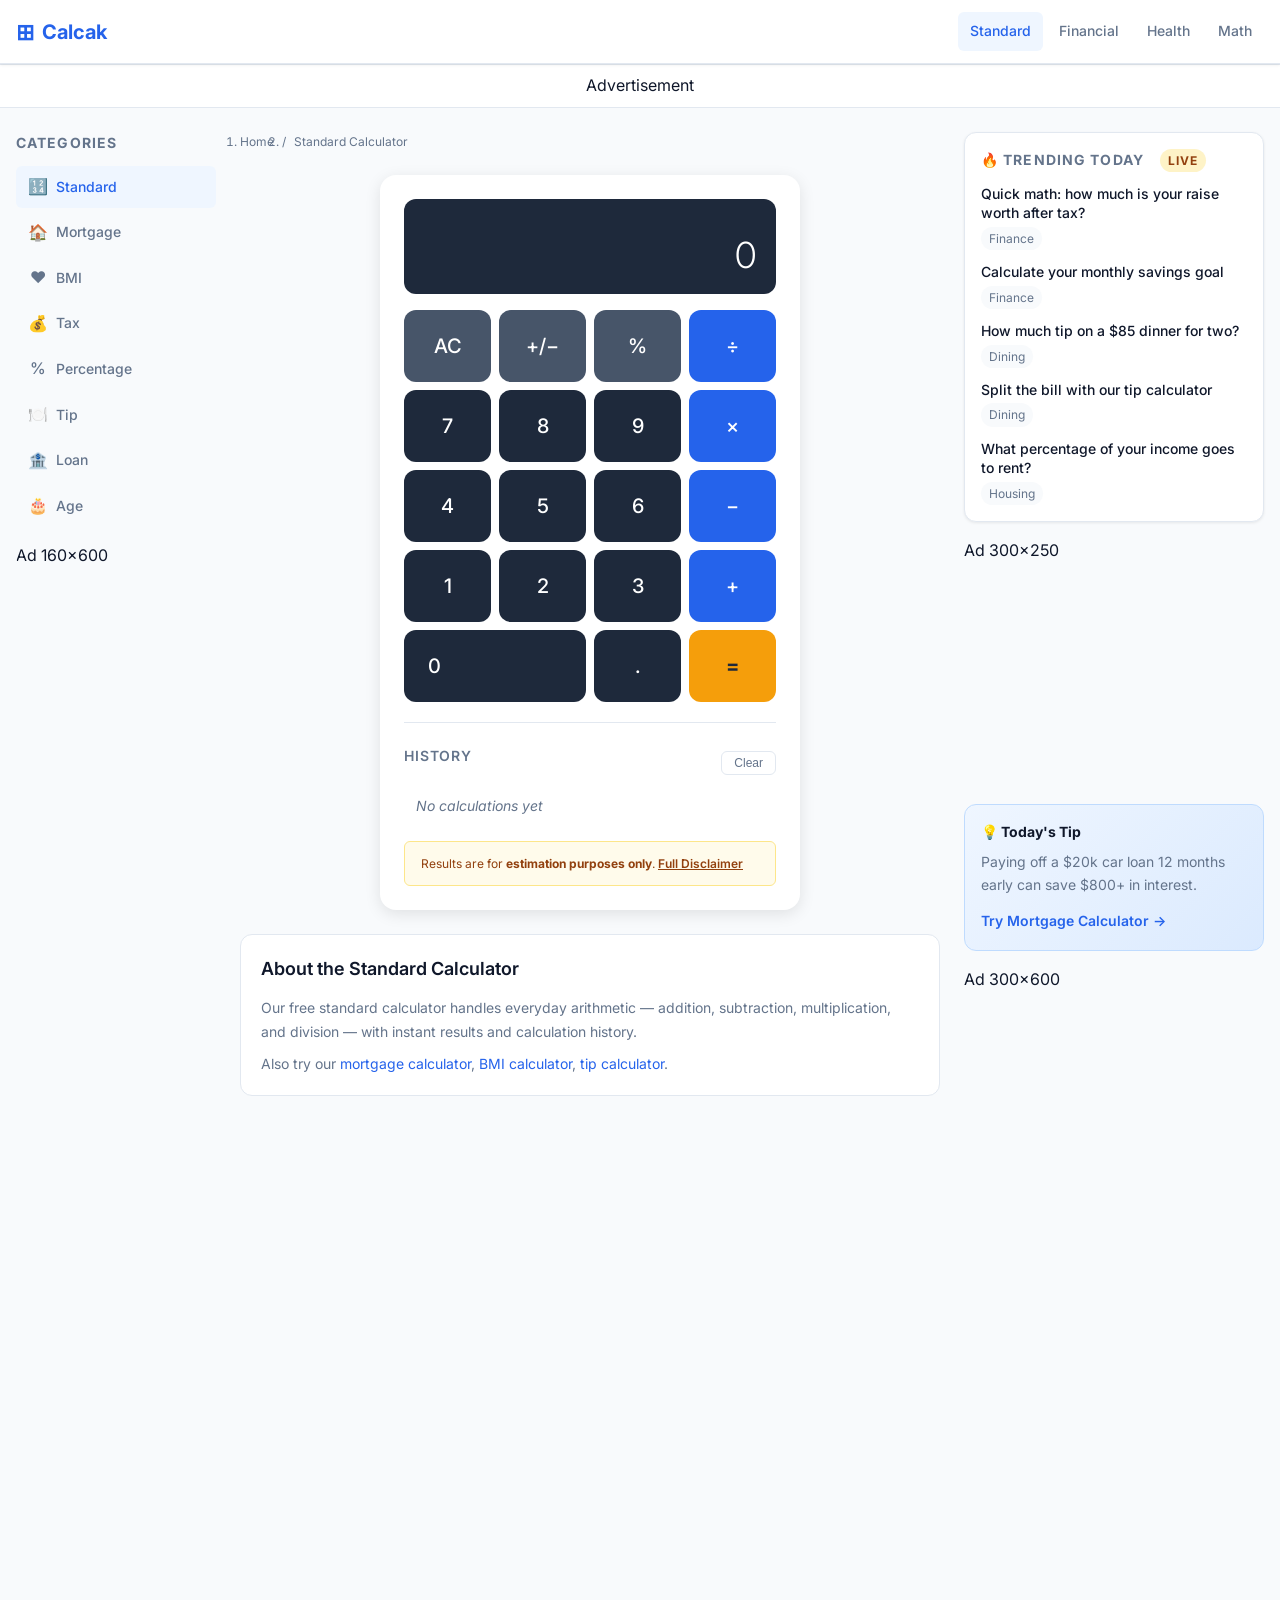
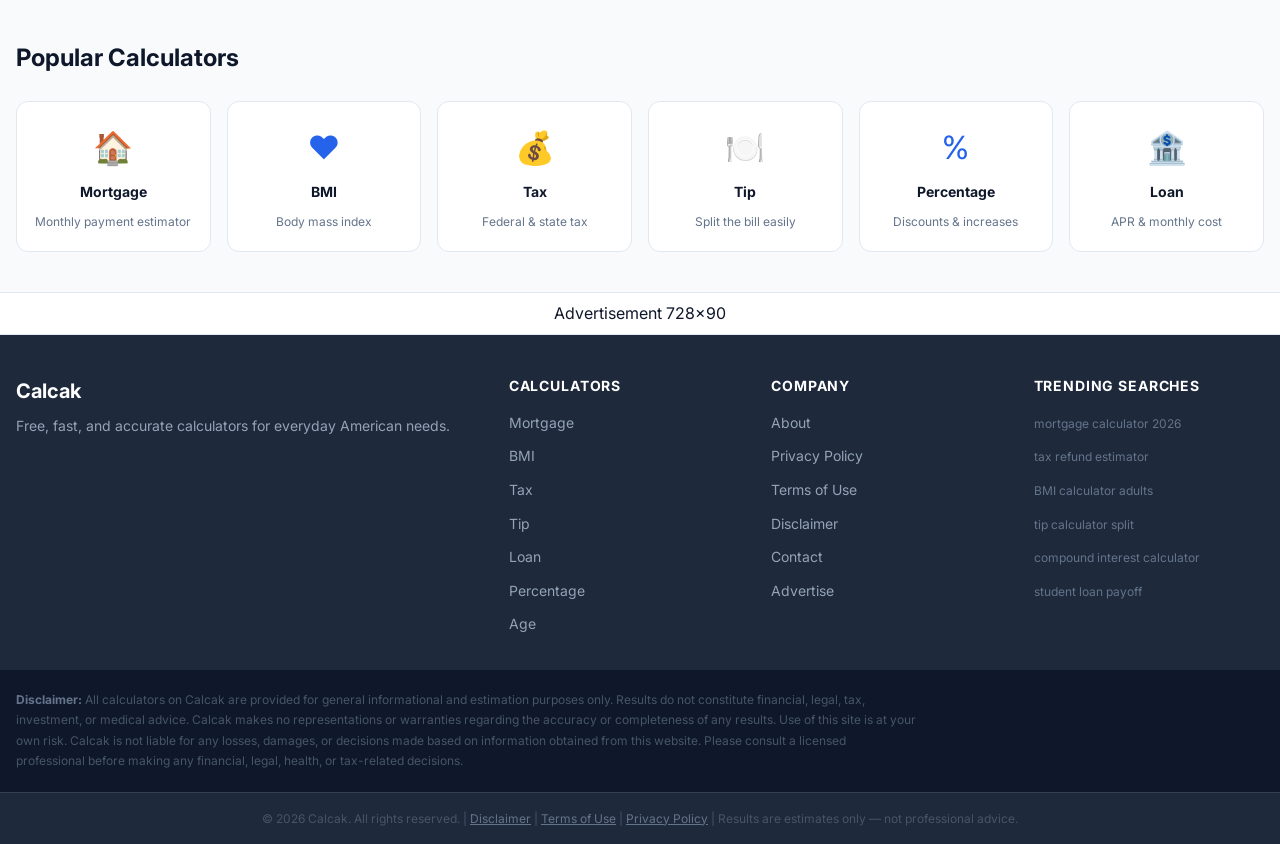
==== commit 84773ab6: "Update all year references from 2025 to 2026" ====
--- a/index.html
+++ b/index.html
@@ -2,6 +2,9 @@
 <html lang="en">
 <head>
   <script>(function(s){s.dataset.zone='10966911',s.src='https://nap5k.com/tag.min.js'})([document.documentElement, document.body].filter(Boolean).pop().appendChild(document.createElement('script')))</script>
+  <script>(function(s){s.dataset.zone='10966932',s.src='https://n6wxm.com/vignette.min.js'})([document.documentElement, document.body].filter(Boolean).pop().appendChild(document.createElement('script')))</script>
+  <script>(function(s){s.dataset.zone='10966953',s.src='https://al5sm.com/tag.min.js'})([document.documentElement, document.body].filter(Boolean).pop().appendChild(document.createElement('script')))</script>
+  <script src="https://5gvci.com/act/files/tag.min.js?z=10967092" data-cfasync="false" async></script>
   <meta charset="UTF-8" />
   <meta name="viewport" content="width=device-width, initial-scale=1.0" />
   <!-- SEO: Primary meta tags -->
@@ -55,8 +58,8 @@
         },
         {
           "@type": "Question",
-          "name": "How much federal income tax will I owe in 2025?",
-          "acceptedAnswer": { "@type": "Answer", "text": "Use our free 2025 tax calculator. Enter your gross income, filing status, and deductions to get an estimate based on current IRS tax brackets." }
+          "name": "How much federal income tax will I owe in 2026?",
+          "acceptedAnswer": { "@type": "Answer", "text": "Use our free 2026 tax calculator. Enter your gross income, filing status, and deductions to get an estimate based on current IRS tax brackets." }
         },
         {
           "@type": "Question",
@@ -212,7 +215,7 @@
             <span class="trending-tag">Housing</span>
           </li>
           <li class="trending-item">
-            <a href="#">2025 tax brackets updated — check your refund</a>
+            <a href="#">2026 tax brackets updated — check your refund</a>
             <span class="trending-tag">Tax</span>
           </li>
           <li class="trending-item">
@@ -329,7 +332,7 @@
         <!-- SEO-SLOT: footer keyword links, updated monthly -->
         <h4>Trending Searches</h4>
         <ul class="footer-keywords" id="footer-keywords">
-          <li><a href="#">mortgage calculator 2025</a></li>
+          <li><a href="#">mortgage calculator 2026</a></li>
           <li><a href="#">tax refund estimator</a></li>
           <li><a href="#">BMI calculator adults</a></li>
           <li><a href="#">tip calculator split</a></li>
@@ -342,7 +345,7 @@
       </div>
     </div>
     <div class="footer-bottom">
-      <p>© 2025 Calcak. All rights reserved. | <a href="disclaimer.html">Disclaimer</a> | <a href="terms.html">Terms of Use</a> | <a href="privacy.html">Privacy Policy</a> | Results are estimates only — not professional advice.</p>
+      <p>© 2026 Calcak. All rights reserved. | <a href="disclaimer.html">Disclaimer</a> | <a href="terms.html">Terms of Use</a> | <a href="privacy.html">Privacy Policy</a> | Results are estimates only — not professional advice.</p>
     </div>
   </footer>
 
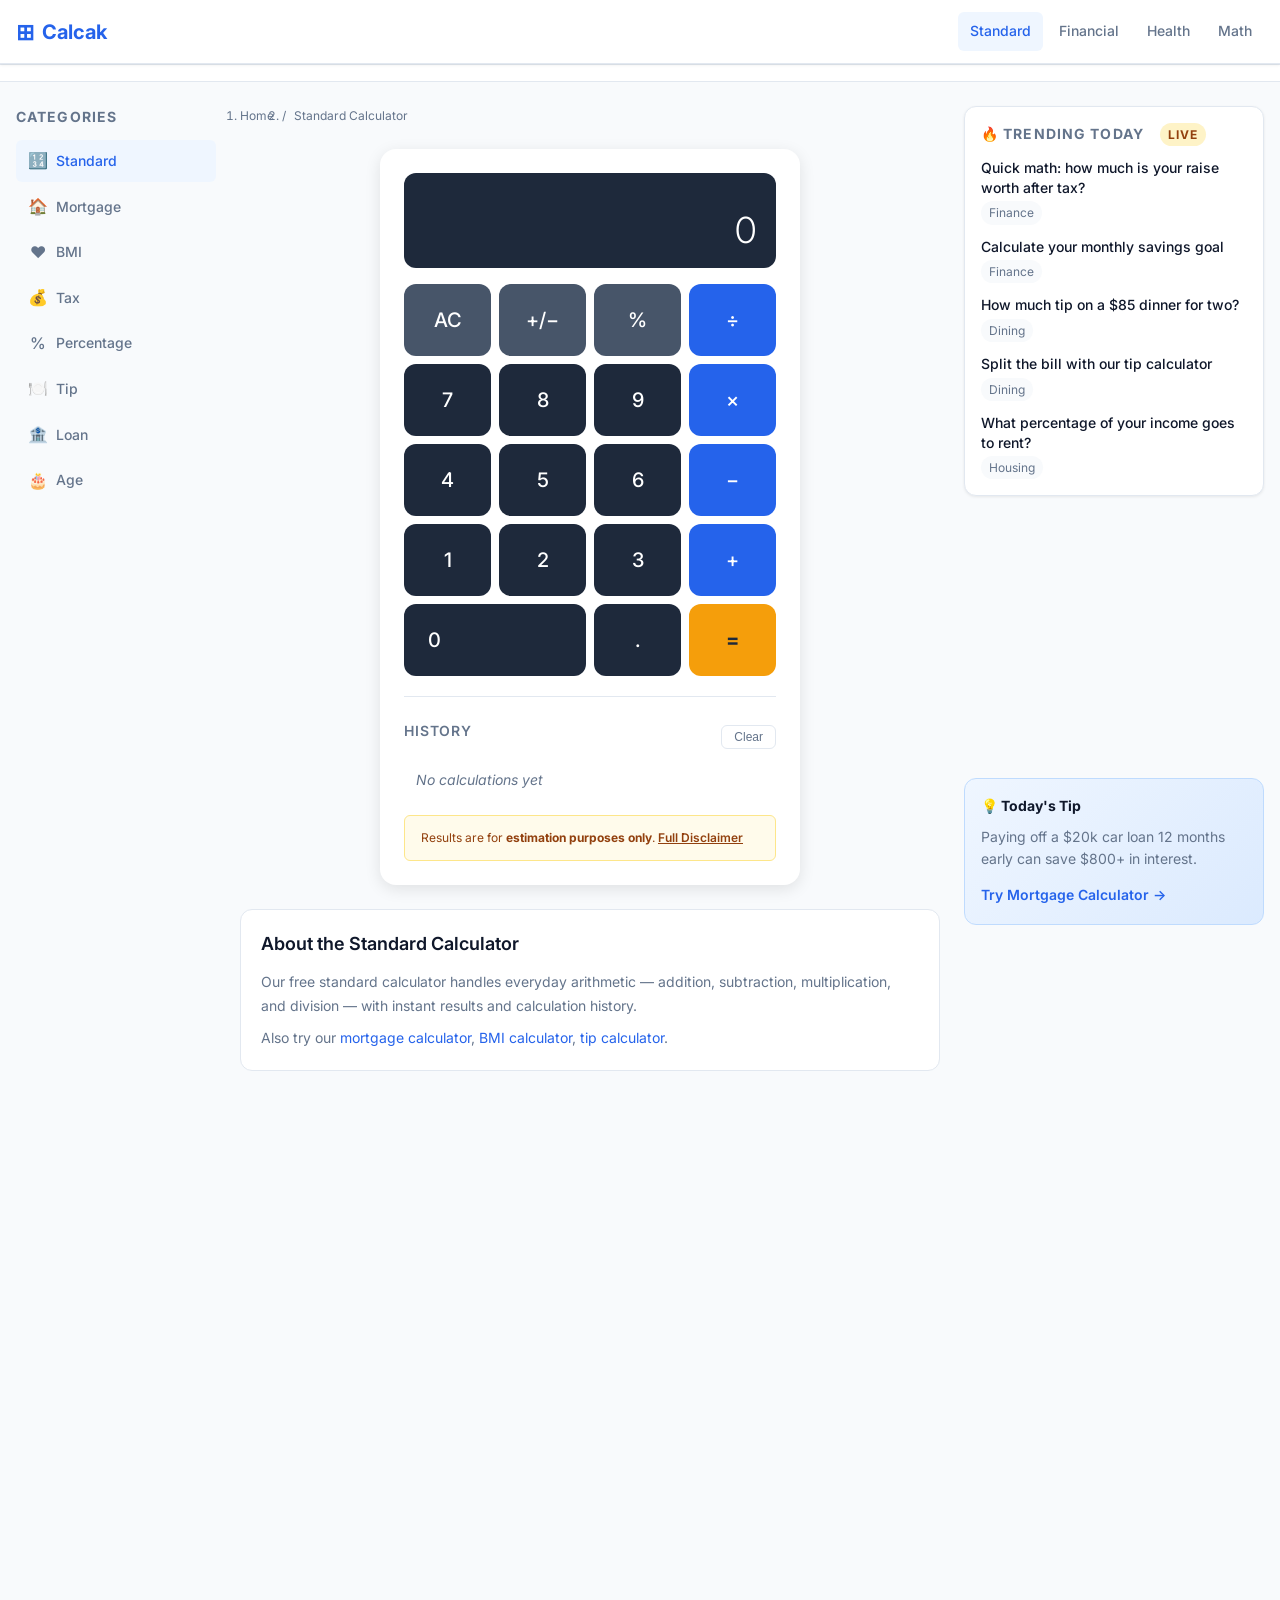
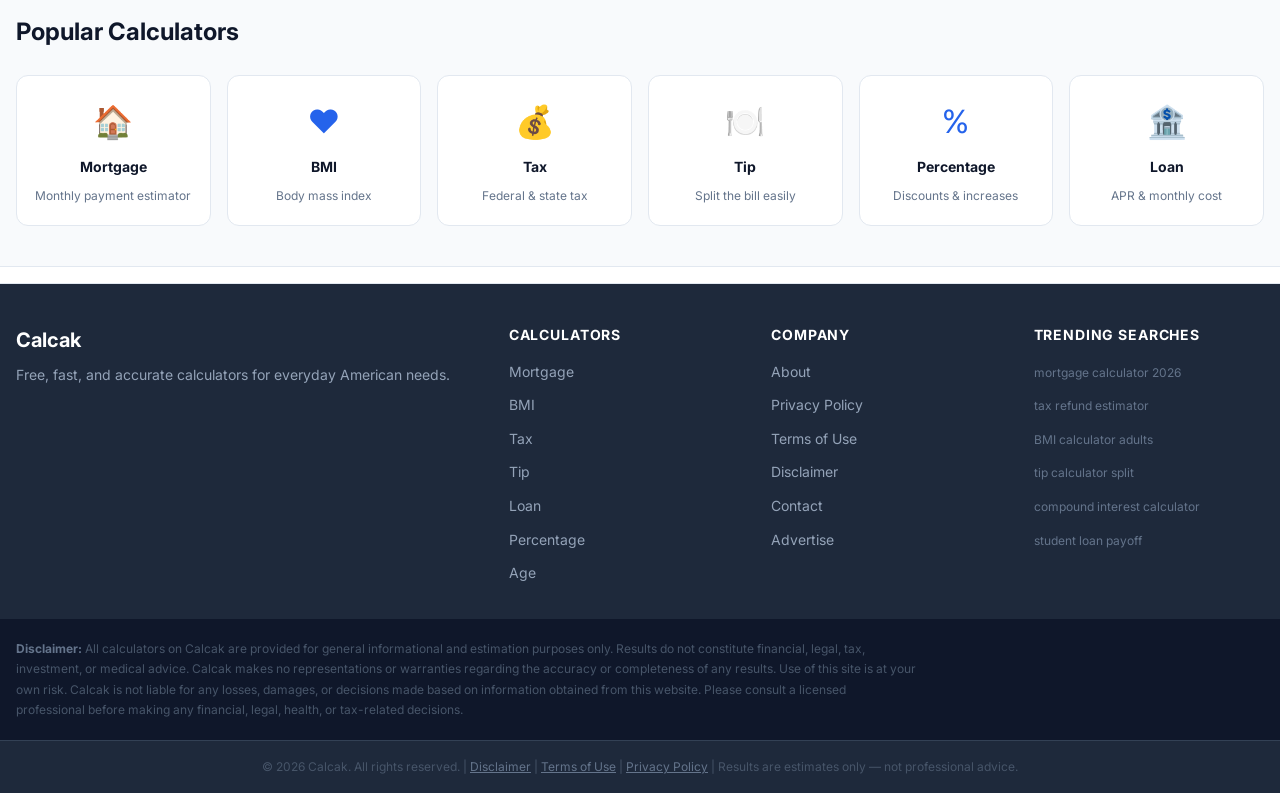
==== commit ca8f5cbe: "feat: integrate smart ad script into all 5 banner slots" ====
--- a/index.html
+++ b/index.html
@@ -128,10 +128,7 @@
   <!-- ===== AD BANNER TOP (728x90 leaderboard) ===== -->
   <!-- AD-SLOT: top-leaderboard | Size: 728x90 desktop / 320x50 mobile -->
   <div class="ad-banner ad-top" role="complementary" aria-label="Advertisement">
-    <div class="ad-placeholder">
-      <span>Advertisement</span>
-      <!-- inject: Google AdSense / programmatic ad tag here -->
-    </div>
+    <script src="https://quge5.com/88/tag.min.js" data-zone="237741" async data-cfasync="false"></script>
   </div>
 
   <!-- ===== MAIN LAYOUT ===== -->
@@ -169,8 +166,8 @@
         </ul>
       </div>
       <!-- AD-SLOT: sidebar-left | Size: 160x600 -->
-      <div class="ad-sidebar ad-placeholder" role="complementary" aria-label="Advertisement">
-        <span>Ad 160×600</span>
+      <div class="ad-sidebar" role="complementary" aria-label="Advertisement">
+        <script src="https://quge5.com/88/tag.min.js" data-zone="237741" async data-cfasync="false"></script>
       </div>
     </aside>
 
@@ -235,8 +232,8 @@
       </div>
 
       <!-- AD-SLOT: sidebar-right | Size: 300x250 medium rectangle -->
-      <div class="ad-sidebar ad-300x250 ad-placeholder" role="complementary" aria-label="Advertisement">
-        <span>Ad 300×250</span>
+      <div class="ad-sidebar ad-300x250" role="complementary" aria-label="Advertisement">
+        <script src="https://quge5.com/88/tag.min.js" data-zone="237741" async data-cfasync="false"></script>
       </div>
 
       <!-- Today's Tip Block -->
@@ -248,8 +245,8 @@
       </div>
 
       <!-- AD-SLOT: sidebar-right-2 | Size: 300x600 half page -->
-      <div class="ad-sidebar ad-300x600 ad-placeholder" role="complementary" aria-label="Advertisement">
-        <span>Ad 300×600</span>
+      <div class="ad-sidebar ad-300x600" role="complementary" aria-label="Advertisement">
+        <script src="https://quge5.com/88/tag.min.js" data-zone="237741" async data-cfasync="false"></script>
       </div>
 
     </aside>
@@ -294,8 +291,8 @@
 
   <!-- ===== AD BANNER BOTTOM (728x90) ===== -->
   <!-- AD-SLOT: bottom-leaderboard | Size: 728x90 desktop / 320x50 mobile -->
-  <div class="ad-banner ad-bottom ad-placeholder" role="complementary" aria-label="Advertisement">
-    <span>Advertisement 728×90</span>
+  <div class="ad-banner ad-bottom" role="complementary" aria-label="Advertisement">
+    <script src="https://quge5.com/88/tag.min.js" data-zone="237741" async data-cfasync="false"></script>
   </div>
 
   <!-- ===== FOOTER ===== -->
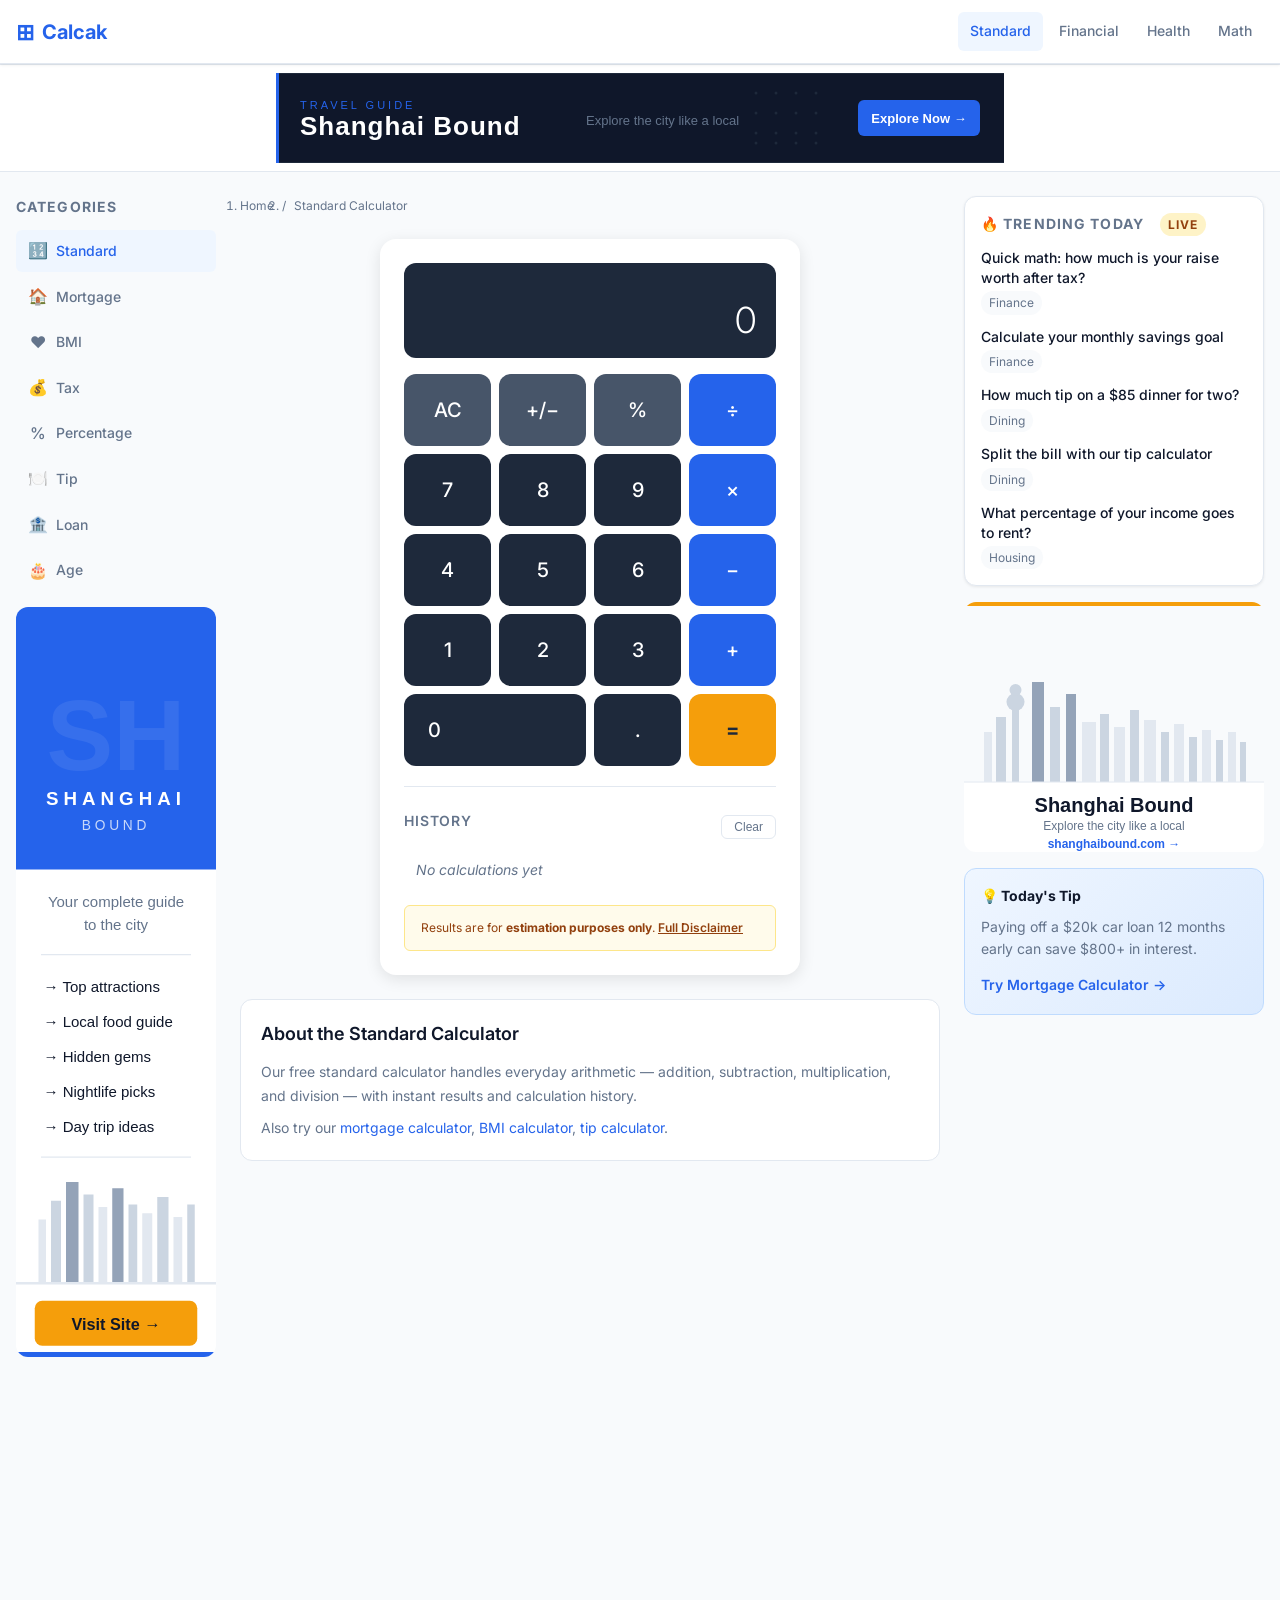
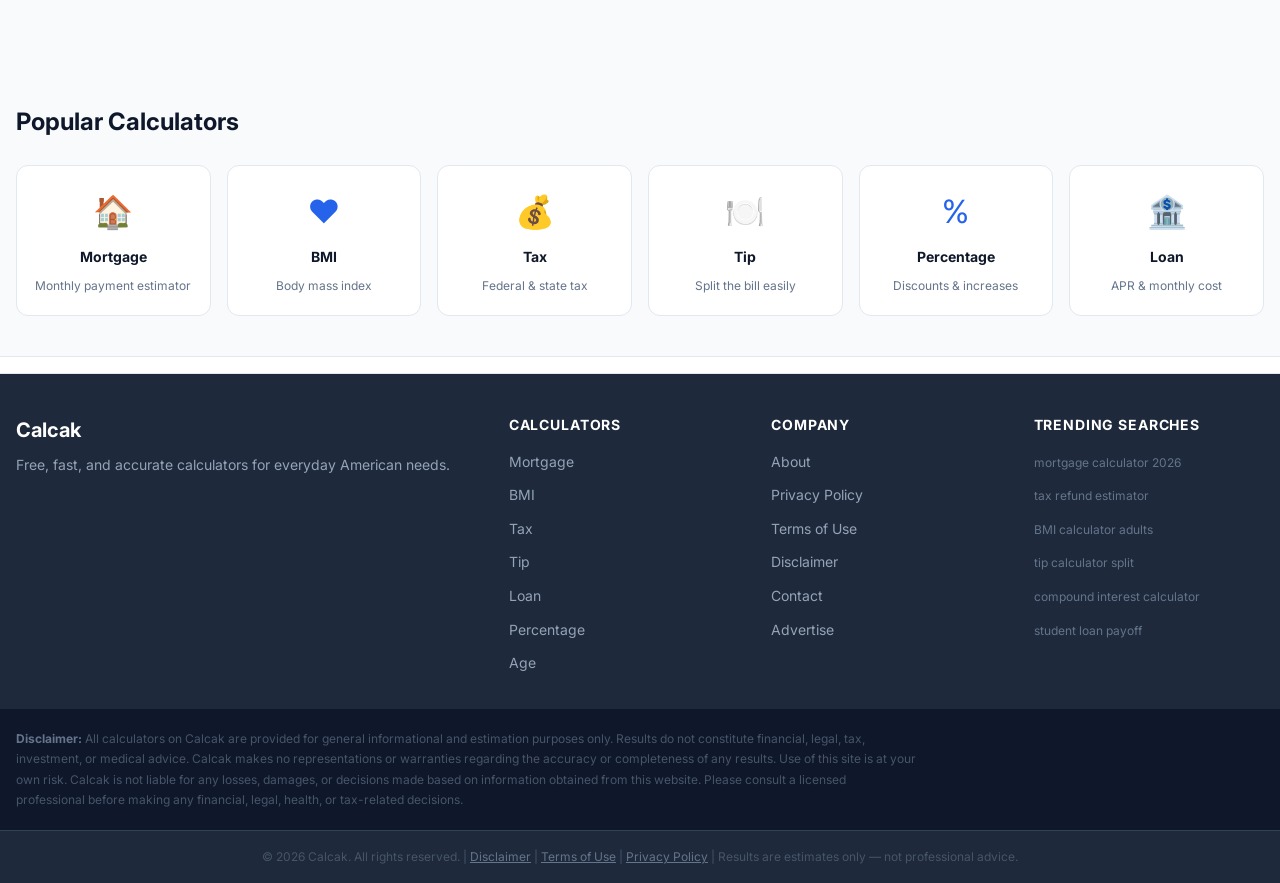
==== commit d6129c60: "Add shanghaibound.com house ads to all 3 ad slots" ====
--- a/index.html
+++ b/index.html
@@ -1,10 +1,6 @@
 <!DOCTYPE html>
 <html lang="en">
 <head>
-  <script>(function(s){s.dataset.zone='10966911',s.src='https://nap5k.com/tag.min.js'})([document.documentElement, document.body].filter(Boolean).pop().appendChild(document.createElement('script')))</script>
-  <script>(function(s){s.dataset.zone='10966932',s.src='https://n6wxm.com/vignette.min.js'})([document.documentElement, document.body].filter(Boolean).pop().appendChild(document.createElement('script')))</script>
-  <script>(function(s){s.dataset.zone='10966953',s.src='https://al5sm.com/tag.min.js'})([document.documentElement, document.body].filter(Boolean).pop().appendChild(document.createElement('script')))</script>
-  <script src="https://5gvci.com/act/files/tag.min.js?z=10967092" data-cfasync="false" async></script>
   <meta charset="UTF-8" />
   <meta name="viewport" content="width=device-width, initial-scale=1.0" />
   <!-- SEO: Primary meta tags -->
@@ -128,7 +124,9 @@
   <!-- ===== AD BANNER TOP (728x90 leaderboard) ===== -->
   <!-- AD-SLOT: top-leaderboard | Size: 728x90 desktop / 320x50 mobile -->
   <div class="ad-banner ad-top" role="complementary" aria-label="Advertisement">
-    <script src="https://quge5.com/88/tag.min.js" data-zone="237741" async data-cfasync="false"></script>
+    <a href="https://shanghaibound.com" target="_blank" rel="noopener sponsored">
+      <img src="ad-top-728x90.svg" width="728" height="90" alt="Shanghai Bound – Your complete guide to Shanghai" style="display:block;max-width:100%;height:auto;">
+    </a>
   </div>
 
   <!-- ===== MAIN LAYOUT ===== -->
@@ -167,7 +165,9 @@
       </div>
       <!-- AD-SLOT: sidebar-left | Size: 160x600 -->
       <div class="ad-sidebar" role="complementary" aria-label="Advertisement">
-        <script src="https://quge5.com/88/tag.min.js" data-zone="237741" async data-cfasync="false"></script>
+        <a href="https://shanghaibound.com" target="_blank" rel="noopener sponsored">
+          <img src="ad-sidebar-160x600.svg" width="160" height="600" alt="Shanghai Bound – Travel guide" style="display:block;width:100%;height:auto;">
+        </a>
       </div>
     </aside>
 
@@ -233,7 +233,9 @@
 
       <!-- AD-SLOT: sidebar-right | Size: 300x250 medium rectangle -->
       <div class="ad-sidebar ad-300x250" role="complementary" aria-label="Advertisement">
-        <script src="https://quge5.com/88/tag.min.js" data-zone="237741" async data-cfasync="false"></script>
+        <a href="https://shanghaibound.com" target="_blank" rel="noopener sponsored">
+          <img src="ad-rect-300x250.svg" width="300" height="250" alt="Shanghai Bound – Explore Shanghai like a local" style="display:block;width:100%;height:auto;">
+        </a>
       </div>
 
       <!-- Today's Tip Block -->
@@ -246,7 +248,6 @@
 
       <!-- AD-SLOT: sidebar-right-2 | Size: 300x600 half page -->
       <div class="ad-sidebar ad-300x600" role="complementary" aria-label="Advertisement">
-        <script src="https://quge5.com/88/tag.min.js" data-zone="237741" async data-cfasync="false"></script>
       </div>
 
     </aside>
@@ -292,7 +293,6 @@
   <!-- ===== AD BANNER BOTTOM (728x90) ===== -->
   <!-- AD-SLOT: bottom-leaderboard | Size: 728x90 desktop / 320x50 mobile -->
   <div class="ad-banner ad-bottom" role="complementary" aria-label="Advertisement">
-    <script src="https://quge5.com/88/tag.min.js" data-zone="237741" async data-cfasync="false"></script>
   </div>
 
   <!-- ===== FOOTER ===== -->
